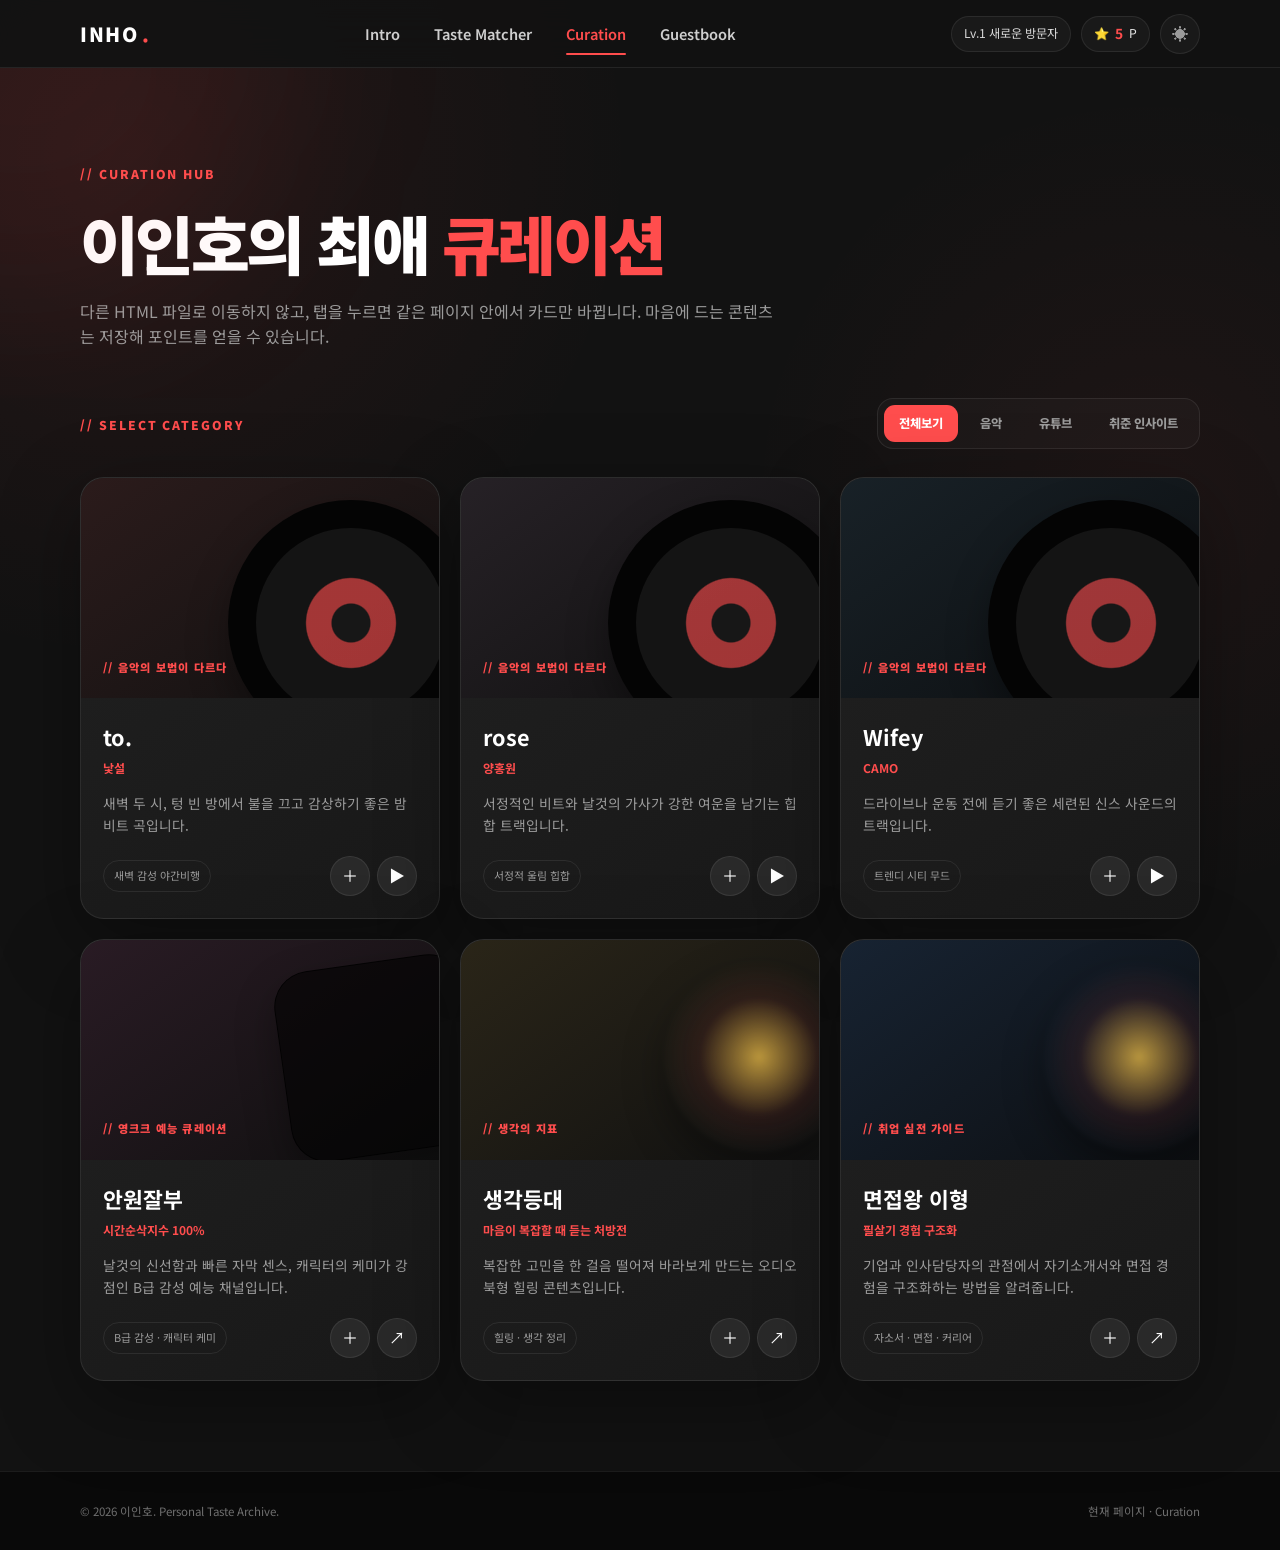
==== inho-profile-mpa/curation.html @ 2aa0b2ae "add file" ====
<!DOCTYPE html>
<html lang="ko">
<head>
  <meta charset="UTF-8">
  <meta name="viewport" content="width=device-width, initial-scale=1.0">
  <meta name="description" content="음악, 유튜브, 취업 인사이트를 한 페이지에서 필터링하는 이인호의 큐레이션">
  <title>Curation | INHO.</title>
  <link rel="preconnect" href="https://fonts.googleapis.com">
  <link rel="preconnect" href="https://fonts.gstatic.com" crossorigin>
  <link href="https://fonts.googleapis.com/css2?family=Noto+Sans+KR:wght@300;400;500;700;900&display=swap" rel="stylesheet">
  <link rel="stylesheet" href="assets/styles.css">
  <script src="assets/common.js" defer></script>
  <script src="assets/curation.js" defer></script>
</head>
<body data-page="curation">
  <a class="skip-link" href="#main-content">본문 바로가기</a>
  <header class="site-header">
    <div class="container nav-wrap">
      <a class="logo" href="index.html" aria-label="홈으로 이동">INHO<span class="logo-dot">.</span></a>
      <nav class="desktop-nav" aria-label="주요 메뉴">
        <a class="nav-link" data-nav="home" href="index.html">Intro</a>
        <a class="nav-link" data-nav="quiz" href="quiz.html">Taste Matcher</a>
        <a class="nav-link" data-nav="curation" href="curation.html">Curation</a>
        <a class="nav-link" data-nav="guestbook" href="guestbook.html">Guestbook</a>
      </nav>
      <div class="header-actions">
        <span class="level-chip" data-level>Lv.1 새로운 방문자</span>
        <span class="point-chip">⭐ <strong data-points>0</strong><span class="point-label">P</span></span>
        <button class="icon-btn" type="button" data-cinema-toggle aria-label="시네마 모드 전환"><span data-cinema-icon>☀</span></button>
        <button class="mobile-menu-btn" type="button" data-mobile-menu-button aria-label="모바일 메뉴 열기" aria-expanded="false">☰</button>
      </div>
    </div>
  </header>
  <nav class="mobile-nav" data-mobile-nav aria-label="모바일 메뉴">
    <a class="nav-link" data-nav="home" href="index.html">Intro</a>
    <a class="nav-link" data-nav="quiz" href="quiz.html">Taste Matcher</a>
    <a class="nav-link" data-nav="curation" href="curation.html">Curation</a>
    <a class="nav-link" data-nav="guestbook" href="guestbook.html">Guestbook</a>
  </nav>

  <main id="main-content" class="page-main">
    <section class="page-hero">
      <div class="container reveal">
        <span class="section-kicker">// CURATION HUB</span>
        <h1 class="page-title">이인호의 최애 <span class="point-text">큐레이션</span></h1>
        <p class="page-copy">다른 HTML 파일로 이동하지 않고, 탭을 누르면 같은 페이지 안에서 카드만 바뀝니다. 마음에 드는 콘텐츠는 저장해 포인트를 얻을 수 있습니다.</p>
      </div>
    </section>

    <section class="container">
      <div class="curation-toolbar reveal">
        <div><span class="section-kicker">// SELECT CATEGORY</span></div>
        <div class="filter-tabs" role="tablist" aria-label="큐레이션 필터">
          <button class="filter-btn active" type="button" data-filter="all" role="tab" aria-selected="true">전체보기</button>
          <button class="filter-btn" type="button" data-filter="music" role="tab" aria-selected="false">음악</button>
          <button class="filter-btn" type="button" data-filter="youtube" role="tab" aria-selected="false">유튜브</button>
          <button class="filter-btn" type="button" data-filter="insight" role="tab" aria-selected="false">취준 인사이트</button>
        </div>
      </div>

      <div class="curation-grid">
        <article class="content-card reveal" data-curation-card data-category="music" data-title="낯설 - to." data-description="새벽 두 시, 텅 빈 방에서 불을 끄고 감상하기 좋은 밤비트 곡입니다." data-youtube-id="MuUsLij-S5c">
          <div class="content-visual" style="--visual:linear-gradient(145deg,#2b1b1b,#111)"><span class="visual-label">// 음악의 보법이 다르다</span></div>
          <div class="content-body"><h3>to.</h3><div class="content-meta">낯설</div><p class="content-description">새벽 두 시, 텅 빈 방에서 불을 끄고 감상하기 좋은 밤비트 곡입니다.</p><div class="content-actions"><span class="tag">새벽 감성 야간비행</span><div class="action-group"><button class="round-action" type="button" data-save-content="music-to" aria-label="콘텐츠 저장">＋</button><button class="round-action" type="button" data-open-content aria-label="영상 감상">▶</button></div></div></div>
        </article>

        <article class="content-card reveal" data-curation-card data-category="music" data-title="양홍원 - rose" data-description="서정적인 비트와 날것의 가사가 강한 여운을 남기는 힙합 트랙입니다." data-youtube-id="s6NS0wL6cto">
          <div class="content-visual" style="--visual:linear-gradient(145deg,#262126,#101010)"><span class="visual-label">// 음악의 보법이 다르다</span></div>
          <div class="content-body"><h3>rose</h3><div class="content-meta">양홍원</div><p class="content-description">서정적인 비트와 날것의 가사가 강한 여운을 남기는 힙합 트랙입니다.</p><div class="content-actions"><span class="tag">서정적 울림 힙합</span><div class="action-group"><button class="round-action" type="button" data-save-content="music-rose" aria-label="콘텐츠 저장">＋</button><button class="round-action" type="button" data-open-content aria-label="영상 감상">▶</button></div></div></div>
        </article>

        <article class="content-card reveal" data-curation-card data-category="music" data-title="CAMO - Wifey" data-description="드라이브나 운동 전에 듣기 좋은 세련된 신스 사운드의 트랙입니다." data-youtube-id="TYGu-DnX8kg">
          <div class="content-visual" style="--visual:linear-gradient(145deg,#182127,#0d0f11)"><span class="visual-label">// 음악의 보법이 다르다</span></div>
          <div class="content-body"><h3>Wifey</h3><div class="content-meta">CAMO</div><p class="content-description">드라이브나 운동 전에 듣기 좋은 세련된 신스 사운드의 트랙입니다.</p><div class="content-actions"><span class="tag">트렌디 시티 무드</span><div class="action-group"><button class="round-action" type="button" data-save-content="music-wifey" aria-label="콘텐츠 저장">＋</button><button class="round-action" type="button" data-open-content aria-label="영상 감상">▶</button></div></div></div>
        </article>

        <article class="content-card reveal" data-curation-card data-category="youtube" data-title="안녕하세요 원이입니다 잘 부탁드립니다" data-description="날것의 신선함과 빠른 자막 센스, 캐릭터의 케미가 강점인 B급 감성 예능 채널입니다.">
          <div class="content-visual" style="--visual:linear-gradient(145deg,#291b24,#101010)"><span class="visual-label">// 영크크 예능 큐레이션</span></div>
          <div class="content-body"><h3>안원잘부</h3><div class="content-meta">시간순삭지수 100%</div><p class="content-description">날것의 신선함과 빠른 자막 센스, 캐릭터의 케미가 강점인 B급 감성 예능 채널입니다.</p><div class="content-actions"><span class="tag">B급 감성 · 캐릭터 케미</span><div class="action-group"><button class="round-action" type="button" data-save-content="youtube-woni" aria-label="콘텐츠 저장">＋</button><button class="round-action" type="button" data-open-content aria-label="상세 보기">↗</button></div></div></div>
        </article>

        <article class="content-card reveal" data-curation-card data-category="insight" data-title="생각등대" data-description="복잡한 고민을 한 걸음 떨어져 바라보게 만드는 오디오북형 힐링 콘텐츠입니다.">
          <div class="content-visual" style="--visual:linear-gradient(145deg,#2a2518,#111)"><span class="visual-label">// 생각의 지표</span></div>
          <div class="content-body"><h3>생각등대</h3><div class="content-meta">마음이 복잡할 때 듣는 처방전</div><p class="content-description">복잡한 고민을 한 걸음 떨어져 바라보게 만드는 오디오북형 힐링 콘텐츠입니다.</p><div class="content-actions"><span class="tag">힐링 · 생각 정리</span><div class="action-group"><button class="round-action" type="button" data-save-content="insight-lighthouse" aria-label="콘텐츠 저장">＋</button><button class="round-action" type="button" data-open-content aria-label="상세 보기">↗</button></div></div></div>
        </article>

        <article class="content-card reveal" data-curation-card data-category="insight" data-title="면접왕 이형" data-description="기업과 인사담당자의 관점에서 자기소개서와 면접 경험을 구조화하는 방법을 알려주는 실전 채널입니다.">
          <div class="content-visual" style="--visual:linear-gradient(145deg,#172332,#0d0f12)"><span class="visual-label">// 취업 실전 가이드</span></div>
          <div class="content-body"><h3>면접왕 이형</h3><div class="content-meta">필살기 경험 구조화</div><p class="content-description">기업과 인사담당자의 관점에서 자기소개서와 면접 경험을 구조화하는 방법을 알려줍니다.</p><div class="content-actions"><span class="tag">자소서 · 면접 · 커리어</span><div class="action-group"><button class="round-action" type="button" data-save-content="insight-interview" aria-label="콘텐츠 저장">＋</button><button class="round-action" type="button" data-open-content aria-label="상세 보기">↗</button></div></div></div>
        </article>
      </div>
    </section>
  </main>

  <footer class="site-footer"><div class="container footer-row"><span>© 2026 이인호. Personal Taste Archive.</span><span>현재 페이지 · Curation</span></div></footer>
  <div class="modal" data-curation-modal role="dialog" aria-modal="true" aria-labelledby="curation-modal-title">
    <div class="modal-panel">
      <div class="modal-media" data-modal-media></div>
      <div class="modal-content"><div class="modal-head"><h2 id="curation-modal-title" data-modal-title></h2><button class="modal-close" type="button" data-modal-close aria-label="닫기">✕</button></div><p class="modal-copy" data-modal-copy></p></div>
    </div>
  </div>
  <div class="toast" data-toast role="status" aria-live="polite"><strong></strong><span></span></div>
</body>
</html>
---- inho-profile-mpa/assets/styles.css ----
:root {
  --bg: #121212;
  --bg-deep: #0b0b0b;
  --card: #1e1e1e;
  --card-soft: #242424;
  --line: rgba(255,255,255,.08);
  --line-strong: rgba(255,77,77,.32);
  --point: #ff4d4d;
  --point-dark: #e03d3d;
  --text: #e8e8e8;
  --muted: #9b9b9b;
  --white: #fff;
  --success: #4ade80;
  --header-height: 68px;
  --radius-lg: 28px;
  --radius-md: 18px;
  --shadow: 0 24px 80px rgba(0,0,0,.35);
}

* { box-sizing: border-box; }
html { scroll-behavior: smooth; }
body {
  margin: 0;
  min-width: 320px;
  background:
    radial-gradient(circle at 10% 10%, rgba(255,77,77,.08), transparent 28%),
    radial-gradient(circle at 90% 32%, rgba(255,77,77,.05), transparent 26%),
    var(--bg);
  color: var(--text);
  font-family: "Noto Sans KR", system-ui, -apple-system, BlinkMacSystemFont, "Segoe UI", sans-serif;
  line-height: 1.6;
  overflow-x: hidden;
  transition: background-color .35s ease;
}
body.cinema-mode { background-color: #070707; }
body.cinema-mode .site-header { background: rgba(5,5,5,.94); }
body.cinema-mode .surface,
body.cinema-mode .content-card,
body.cinema-mode .quiz-card,
body.cinema-mode .guestbook-card { background: #151515; }
body.modal-open { overflow: hidden; }
button, input, textarea { font: inherit; }
button, a { -webkit-tap-highlight-color: transparent; }
a { color: inherit; text-decoration: none; }
button { border: 0; }
img { display: block; max-width: 100%; }

.skip-link {
  position: fixed;
  top: -80px;
  left: 16px;
  z-index: 999;
  padding: 10px 16px;
  border-radius: 10px;
  background: var(--point);
  color: white;
  transition: top .2s ease;
}
.skip-link:focus { top: 12px; }

.container { width: min(1120px, calc(100% - 40px)); margin: 0 auto; }
.site-header {
  position: fixed;
  inset: 0 0 auto 0;
  z-index: 100;
  height: var(--header-height);
  background: rgba(18,18,18,.9);
  border-bottom: 1px solid var(--line);
  backdrop-filter: blur(16px);
}
.nav-wrap { height: 100%; display: flex; align-items: center; justify-content: space-between; gap: 24px; }
.logo { display: inline-flex; align-items: center; font-size: 1.22rem; font-weight: 900; letter-spacing: .08em; color: white; }
.logo-dot { margin-left: 4px; color: var(--point); }
.desktop-nav { display: flex; align-items: center; gap: 34px; }
.nav-link {
  position: relative;
  color: #cfcfcf;
  font-size: .91rem;
  font-weight: 600;
  transition: color .2s ease;
}
.nav-link:hover, .nav-link.active { color: var(--point); }
.nav-link.active::after {
  content: "";
  position: absolute;
  left: 0;
  right: 0;
  bottom: -10px;
  height: 2px;
  border-radius: 999px;
  background: var(--point);
}
.header-actions { display: flex; align-items: center; gap: 10px; }
.point-chip, .level-chip {
  display: inline-flex;
  align-items: center;
  gap: 6px;
  min-height: 36px;
  padding: 0 12px;
  border: 1px solid var(--line);
  border-radius: 999px;
  background: rgba(255,255,255,.035);
  font-size: .76rem;
  white-space: nowrap;
}
.point-chip strong { color: var(--point); font-size: .86rem; }
.level-chip { color: #d8d8d8; }
.icon-btn, .mobile-menu-btn {
  width: 40px;
  height: 40px;
  border-radius: 50%;
  border: 1px solid var(--line);
  background: rgba(255,255,255,.035);
  color: var(--muted);
  cursor: pointer;
  transition: .2s ease;
}
.icon-btn:hover, .mobile-menu-btn:hover { color: var(--point); border-color: var(--line-strong); }
.mobile-menu-btn { display: none; border-radius: 12px; font-size: 1.15rem; }
.mobile-nav {
  position: fixed;
  z-index: 95;
  top: var(--header-height);
  left: 0;
  right: 0;
  display: none;
  flex-direction: column;
  gap: 4px;
  padding: 14px 20px 18px;
  background: rgba(16,16,16,.98);
  border-bottom: 1px solid var(--line);
  box-shadow: var(--shadow);
}
.mobile-nav.open { display: flex; }
.mobile-nav .nav-link { padding: 12px 10px; border-radius: 12px; }
.mobile-nav .nav-link.active { background: rgba(255,77,77,.09); }
.mobile-nav .nav-link.active::after { display: none; }

.page-main { padding-top: var(--header-height); min-height: 100vh; }
.hero, .page-hero { position: relative; overflow: hidden; }
.hero { min-height: calc(100vh - var(--header-height)); display: grid; align-items: center; padding: 88px 0 74px; }
.page-hero { padding: 92px 0 48px; }
.hero::before, .page-hero::before {
  content: "";
  position: absolute;
  width: 520px;
  height: 520px;
  border-radius: 50%;
  background: rgba(255,77,77,.08);
  filter: blur(90px);
  top: -280px;
  left: -240px;
  pointer-events: none;
}
.hero-grid { display: grid; grid-template-columns: 1.18fr .82fr; gap: 70px; align-items: center; }
.eyebrow, .section-kicker {
  display: inline-flex;
  align-items: center;
  gap: 8px;
  color: var(--point);
  font-size: .76rem;
  font-weight: 900;
  letter-spacing: .16em;
  text-transform: uppercase;
}
.eyebrow::before { content: ""; width: 7px; height: 7px; border-radius: 50%; background: var(--point); box-shadow: 0 0 0 5px rgba(255,77,77,.12); }
.hero-title, .page-title {
  margin: 20px 0;
  color: white;
  font-weight: 900;
  letter-spacing: -.055em;
  line-height: 1.14;
}
.hero-title { max-width: 720px; font-size: clamp(2.6rem, 6vw, 5rem); }
.page-title { font-size: clamp(2.15rem, 5vw, 4rem); }
.point-text { color: var(--point); }
.hero-copy, .page-copy, .section-copy { max-width: 700px; margin: 0; color: var(--muted); }
.hero-copy { font-size: 1.02rem; }
.hero-actions { display: flex; flex-wrap: wrap; gap: 12px; margin-top: 34px; }
.btn {
  min-height: 48px;
  display: inline-flex;
  align-items: center;
  justify-content: center;
  gap: 8px;
  padding: 0 20px;
  border-radius: 14px;
  font-size: .9rem;
  font-weight: 800;
  cursor: pointer;
  transition: transform .2s ease, background .2s ease, border-color .2s ease;
}
.btn:hover { transform: translateY(-2px); }
.btn-primary { background: var(--point); color: white; box-shadow: 0 12px 32px rgba(255,77,77,.22); }
.btn-primary:hover { background: var(--point-dark); }
.btn-secondary { border: 1px solid var(--line); background: rgba(255,255,255,.04); color: white; }
.btn-secondary:hover { border-color: var(--line-strong); background: rgba(255,77,77,.06); }
.btn-ghost { background: transparent; border: 1px solid var(--line); color: #d3d3d3; }
.btn-small { min-height: 40px; padding: 0 15px; border-radius: 12px; font-size: .8rem; }

.surface, .dashboard-card, .quiz-card, .content-card, .guestbook-card {
  border: 1px solid var(--line);
  background: linear-gradient(145deg, rgba(34,34,34,.96), rgba(25,25,25,.96));
  box-shadow: var(--shadow);
}
.dashboard-card { border-radius: var(--radius-lg); padding: 28px; }
.dashboard-top { display: flex; align-items: center; justify-content: space-between; gap: 20px; }
.dashboard-label { margin: 0 0 6px; color: var(--point); font-size: .7rem; font-weight: 900; letter-spacing: .15em; }
.dashboard-level { margin: 0; color: white; font-size: 1.35rem; }
.score-ring {
  --progress: 0%;
  position: relative;
  display: grid;
  place-items: center;
  width: 98px;
  aspect-ratio: 1;
  flex: 0 0 auto;
  border-radius: 50%;
  background: conic-gradient(var(--point) var(--progress), #333 var(--progress));
}
.score-ring::after { content: ""; position: absolute; inset: 8px; border-radius: 50%; background: #1d1d1d; }
.score-ring strong { position: relative; z-index: 1; color: white; font-size: 1.3rem; }
.progress-meta { display: flex; justify-content: space-between; gap: 12px; margin-top: 26px; color: var(--muted); font-size: .78rem; }
.progress-track { height: 7px; margin-top: 9px; overflow: hidden; border-radius: 999px; background: #303030; }
.progress-fill { width: 0; height: 100%; border-radius: inherit; background: linear-gradient(90deg, var(--point), #ff8585); transition: width .5s ease; }
.mini-stats { display: grid; grid-template-columns: repeat(3, 1fr); gap: 10px; margin-top: 24px; }
.mini-stat { padding: 14px 10px; border-radius: 14px; background: rgba(255,255,255,.035); text-align: center; }
.mini-stat strong { display: block; color: white; font-size: 1.15rem; }
.mini-stat span { color: var(--muted); font-size: .69rem; }

.section { padding: 94px 0; }
.section-dark { background: rgba(0,0,0,.17); border-top: 1px solid rgba(255,255,255,.035); border-bottom: 1px solid rgba(255,255,255,.035); }
.section-header { max-width: 760px; margin-bottom: 34px; }
.section-title { margin: 10px 0 12px; color: white; font-size: clamp(1.9rem, 4vw, 3.25rem); line-height: 1.2; letter-spacing: -.045em; }
.grid-3, .page-link-grid, .badge-grid, .curation-grid { display: grid; grid-template-columns: repeat(3, minmax(0, 1fr)); gap: 20px; }
.page-link-card, .feature-card, .step-card, .badge-card {
  position: relative;
  overflow: hidden;
  padding: 26px;
  border: 1px solid var(--line);
  border-radius: 22px;
  background: rgba(255,255,255,.035);
  transition: transform .22s ease, border-color .22s ease, background .22s ease;
}
.page-link-card:hover, .feature-card:hover, .step-card:hover { transform: translateY(-5px); border-color: var(--line-strong); background: rgba(255,77,77,.045); }
.page-link-card h3, .feature-card h3, .step-card h3 { margin: 14px 0 8px; color: white; font-size: 1.15rem; }
.page-link-card p, .feature-card p, .step-card p { margin: 0; color: var(--muted); font-size: .88rem; }
.card-number { color: var(--point); font-size: .75rem; font-weight: 900; letter-spacing: .12em; }
.card-link { display: inline-block; margin-top: 20px; color: var(--point); font-size: .82rem; font-weight: 800; }
.step-line { display: flex; align-items: center; gap: 16px; margin-bottom: 28px; }
.step-line::after { content: ""; height: 1px; flex: 1; background: linear-gradient(90deg, var(--line-strong), transparent); }
.badge-card { display: flex; align-items: center; gap: 16px; padding: 18px; }
.badge-icon { width: 48px; height: 48px; display: grid; place-items: center; flex: 0 0 auto; border-radius: 15px; background: #292929; font-size: 1.45rem; filter: grayscale(1); opacity: .55; }
.badge-card.unlocked { border-color: rgba(255,77,77,.25); background: rgba(255,77,77,.05); }
.badge-card.unlocked .badge-icon { background: rgba(255,77,77,.12); filter: none; opacity: 1; }
.badge-card h3 { margin: 0 0 3px; color: #d3d3d3; font-size: .94rem; }
.badge-card.unlocked h3 { color: white; }
.badge-card p { margin: 0; color: var(--muted); font-size: .73rem; }

/* Quiz */
.quiz-shell { max-width: 820px; margin: 0 auto 90px; }
.quiz-card { position: relative; overflow: hidden; min-height: 470px; padding: clamp(24px, 5vw, 48px); border-radius: var(--radius-lg); }
.quiz-progress-top { display: flex; align-items: center; justify-content: space-between; gap: 16px; margin-bottom: 12px; color: var(--muted); font-size: .76rem; }
.quiz-progress-top strong { color: var(--point); }
.quiz-question { margin: 30px 0 24px; color: white; font-size: clamp(1.35rem, 3vw, 2rem); line-height: 1.35; }
.quiz-options { display: grid; gap: 12px; }
.quiz-option {
  width: 100%;
  display: flex;
  align-items: center;
  justify-content: space-between;
  gap: 16px;
  padding: 18px 20px;
  border: 1px solid var(--line);
  border-radius: 17px;
  background: #171717;
  color: #dedede;
  text-align: left;
  cursor: pointer;
  transition: .2s ease;
}
.quiz-option:hover { border-color: var(--line-strong); background: rgba(255,77,77,.045); transform: translateX(4px); }
.quiz-option:disabled { cursor: default; }
.quiz-option.selected { border-color: var(--point); background: rgba(255,77,77,.11); color: white; }
.option-check { width: 24px; height: 24px; display: grid; place-items: center; flex: 0 0 auto; border: 1px solid #464646; border-radius: 50%; color: transparent; }
.quiz-option.selected .option-check { border-color: var(--point); background: var(--point); color: white; }
.quiz-view { animation: viewIn .35s ease both; }
@keyframes viewIn { from { opacity: 0; transform: translateY(10px); } to { opacity: 1; transform: none; } }
.quiz-result { display: grid; justify-items: center; text-align: center; padding: 12px 0; }
.result-ring {
  width: 156px;
  aspect-ratio: 1;
  display: grid;
  place-items: center;
  border-radius: 50%;
  background: conic-gradient(var(--point) var(--score, 0%), #303030 0);
  position: relative;
  box-shadow: 0 0 60px rgba(255,77,77,.15);
}
.result-ring::after { content: ""; position: absolute; inset: 9px; border-radius: 50%; background: #1c1c1c; }
.result-ring strong { position: relative; z-index: 1; color: white; font-size: 2.15rem; }
.result-title { margin: 26px 0 8px; color: var(--point); font-size: 1.55rem; }
.result-copy { max-width: 520px; margin: 0; color: var(--muted); }
.result-actions { display: flex; flex-wrap: wrap; justify-content: center; gap: 10px; margin-top: 28px; }
.hidden { display: none !important; }

/* Curation */
.curation-toolbar { display: flex; align-items: center; justify-content: space-between; gap: 20px; margin-bottom: 28px; }
.filter-tabs { display: inline-flex; flex-wrap: wrap; gap: 7px; padding: 6px; border: 1px solid var(--line); border-radius: 16px; background: rgba(255,255,255,.025); }
.filter-btn { padding: 9px 15px; border-radius: 11px; background: transparent; color: var(--muted); font-size: .77rem; font-weight: 800; cursor: pointer; transition: .2s ease; }
.filter-btn:hover, .filter-btn.active { background: var(--point); color: white; }
.curation-grid { margin-bottom: 90px; }
.content-card { display: flex; flex-direction: column; overflow: hidden; border-radius: 24px; transition: transform .25s ease, border-color .25s ease; }
.content-card:hover { transform: translateY(-5px); border-color: var(--line-strong); }
.content-visual { min-height: 220px; display: flex; align-items: flex-end; padding: 22px; background: var(--visual, linear-gradient(145deg, #282828, #111)); position: relative; overflow: hidden; }
.content-visual::before { content: ""; position: absolute; width: 190px; aspect-ratio: 1; border-radius: 50%; border: 28px solid rgba(0,0,0,.78); background: radial-gradient(circle, #171717 0 14%, rgba(255,77,77,.6) 15% 33%, #141414 34%); top: 22px; right: -35px; box-shadow: 0 18px 40px rgba(0,0,0,.35); }
.content-card[data-category="youtube"] .content-visual::before { border-radius: 36px; transform: rotate(-8deg); background: rgba(0,0,0,.58); border-width: 1px; }
.content-card[data-category="insight"] .content-visual::before { border-radius: 50%; background: radial-gradient(circle, rgba(255,204,77,.7), rgba(255,77,77,.08) 44%, transparent 70%); border: 0; filter: blur(2px); }
.visual-label { position: relative; z-index: 1; color: var(--point); font-size: .7rem; font-weight: 900; letter-spacing: .11em; }
.content-body { display: flex; flex: 1; flex-direction: column; padding: 22px; }
.content-body h3 { margin: 0; color: white; font-size: 1.35rem; }
.content-meta { margin-top: 3px; color: var(--point); font-size: .75rem; font-weight: 700; }
.content-description { flex: 1; margin: 15px 0 20px; color: var(--muted); font-size: .86rem; }
.content-actions { display: flex; align-items: center; justify-content: space-between; gap: 10px; }
.tag { max-width: 62%; overflow: hidden; text-overflow: ellipsis; white-space: nowrap; padding: 6px 10px; border: 1px solid var(--line); border-radius: 999px; color: var(--muted); font-size: .68rem; }
.action-group { display: flex; gap: 7px; }
.round-action { width: 40px; height: 40px; display: grid; place-items: center; border-radius: 50%; border: 1px solid var(--line); background: #292929; color: white; cursor: pointer; transition: .2s ease; }
.round-action:hover { border-color: var(--point); background: var(--point); }
.round-action.saved { color: white; border-color: var(--point); background: var(--point); }
.empty-state { grid-column: 1 / -1; padding: 50px 20px; border: 1px dashed var(--line); border-radius: 22px; color: var(--muted); text-align: center; }

/* Guestbook */
.guestbook-layout { display: grid; grid-template-columns: .85fr 1.15fr; gap: 24px; align-items: start; margin-bottom: 90px; }
.guestbook-card { border-radius: var(--radius-lg); padding: 28px; }
.form-grid { display: grid; grid-template-columns: 1fr 1fr; gap: 14px; }
.form-field { display: grid; gap: 7px; }
.form-field.full { grid-column: 1 / -1; }
.form-field label { color: #cfcfcf; font-size: .75rem; font-weight: 800; }
.form-field input, .form-field textarea {
  width: 100%;
  border: 1px solid var(--line);
  border-radius: 13px;
  background: #151515;
  color: white;
  padding: 13px 14px;
  outline: none;
  resize: vertical;
  transition: border-color .2s ease, box-shadow .2s ease;
}
.form-field input:focus, .form-field textarea:focus { border-color: var(--point); box-shadow: 0 0 0 3px rgba(255,77,77,.1); }
.form-help { margin: 12px 0 0; color: var(--muted); font-size: .72rem; }
.guestbook-list { display: grid; gap: 12px; max-height: 640px; overflow: auto; padding-right: 4px; }
.guest-entry { padding: 18px; border: 1px solid var(--line); border-radius: 17px; background: rgba(255,255,255,.025); animation: viewIn .35s ease both; }
.guest-entry-head { display: flex; align-items: center; justify-content: space-between; gap: 12px; }
.guest-entry-name { color: white; font-size: .85rem; font-weight: 900; }
.guest-entry-time { color: var(--muted); font-size: .66rem; }
.guest-entry-message { margin: 10px 0 8px; color: #d8d8d8; font-size: .84rem; }
.guest-entry-recommend { color: var(--point); font-size: .72rem; font-weight: 700; }
.list-title { display: flex; align-items: center; justify-content: space-between; gap: 16px; margin-bottom: 18px; }
.list-title h2 { margin: 0; color: white; font-size: 1.25rem; }
.count-badge { padding: 4px 9px; border-radius: 999px; background: rgba(255,77,77,.12); color: var(--point); font-size: .72rem; font-weight: 900; }

/* Modal / Toast */
.modal { position: fixed; inset: 0; z-index: 300; display: none; place-items: center; padding: 20px; background: rgba(0,0,0,.78); backdrop-filter: blur(8px); }
.modal.open { display: grid; }
.modal-panel { width: min(760px, 100%); max-height: 88vh; overflow: auto; border: 1px solid var(--line); border-radius: 24px; background: #191919; box-shadow: var(--shadow); }
.modal-media { aspect-ratio: 16 / 9; background: #070707; }
.modal-media iframe { width: 100%; height: 100%; border: 0; }
.modal-content { padding: 24px; }
.modal-head { display: flex; align-items: flex-start; justify-content: space-between; gap: 18px; }
.modal-head h2 { margin: 0; color: white; }
.modal-close { width: 38px; height: 38px; border-radius: 50%; background: #2a2a2a; color: white; cursor: pointer; }
.modal-close:hover { background: var(--point); }
.modal-copy { color: var(--muted); }
.toast {
  position: fixed;
  right: 22px;
  bottom: 22px;
  z-index: 400;
  width: min(360px, calc(100% - 44px));
  display: grid;
  gap: 2px;
  padding: 16px 18px;
  border: 1px solid var(--line-strong);
  border-radius: 16px;
  background: rgba(29,29,29,.96);
  box-shadow: var(--shadow);
  transform: translateY(130%);
  opacity: 0;
  pointer-events: none;
  transition: .3s ease;
}
.toast.show { transform: none; opacity: 1; }
.toast strong { color: white; font-size: .85rem; }
.toast span { color: var(--muted); font-size: .73rem; }

.site-footer { padding: 30px 0; border-top: 1px solid var(--line); background: #090909; }
.footer-row { display: flex; align-items: center; justify-content: space-between; gap: 20px; color: #6f6f6f; font-size: .72rem; }
.reveal { opacity: 0; transform: translateY(22px); transition: opacity .65s ease, transform .65s ease; }
.reveal.visible { opacity: 1; transform: none; }

@media (max-width: 900px) {
  .desktop-nav, .level-chip { display: none; }
  .mobile-menu-btn { display: inline-grid; place-items: center; }
  .hero-grid, .guestbook-layout { grid-template-columns: 1fr; }
  .hero-grid { gap: 42px; }
  .dashboard-card { max-width: 620px; }
  .grid-3, .page-link-grid, .badge-grid, .curation-grid { grid-template-columns: repeat(2, minmax(0, 1fr)); }
}
@media (max-width: 640px) {
  :root { --header-height: 62px; }
  .container { width: min(100% - 28px, 1120px); }
  .point-chip .point-label { display: none; }
  .hero { padding: 68px 0 60px; }
  .hero-title { font-size: clamp(2.45rem, 14vw, 3.7rem); }
  .hero-actions, .result-actions { display: grid; grid-template-columns: 1fr; }
  .btn { width: 100%; }
  .page-hero { padding: 66px 0 34px; }
  .section { padding: 68px 0; }
  .grid-3, .page-link-grid, .badge-grid, .curation-grid { grid-template-columns: 1fr; }
  .mini-stats { gap: 6px; }
  .mini-stat { padding-inline: 6px; }
  .curation-toolbar { align-items: stretch; flex-direction: column; }
  .filter-tabs { display: grid; grid-template-columns: repeat(2, 1fr); }
  .form-grid { grid-template-columns: 1fr; }
  .form-field.full { grid-column: auto; }
  .guestbook-card, .quiz-card { padding: 22px; }
  .quiz-option { padding: 16px; }
  .footer-row { align-items: flex-start; flex-direction: column; }
}
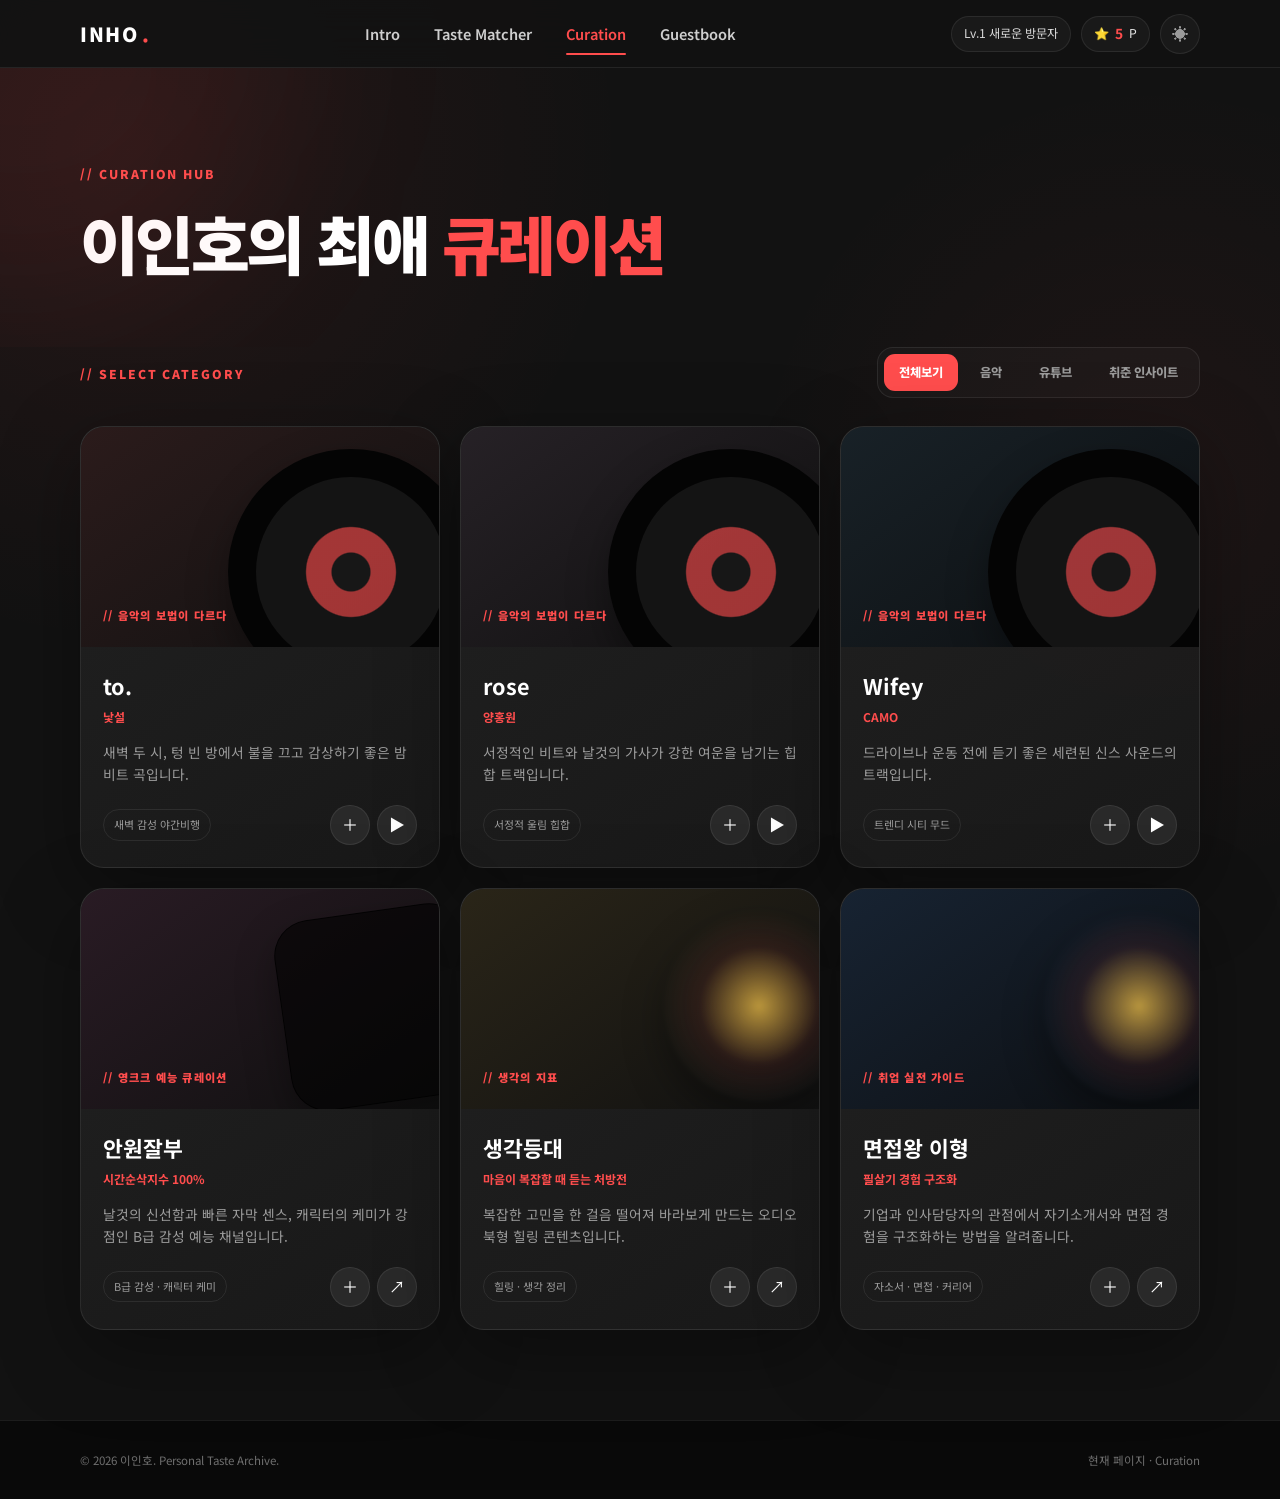
==== commit 56b36567: "add" ====
--- a/inho-profile-mpa/curation.html
+++ b/inho-profile-mpa/curation.html
@@ -43,7 +43,6 @@
       <div class="container reveal">
         <span class="section-kicker">// CURATION HUB</span>
         <h1 class="page-title">이인호의 최애 <span class="point-text">큐레이션</span></h1>
-        <p class="page-copy">다른 HTML 파일로 이동하지 않고, 탭을 누르면 같은 페이지 안에서 카드만 바뀝니다. 마음에 드는 콘텐츠는 저장해 포인트를 얻을 수 있습니다.</p>
       </div>
     </section>
 
